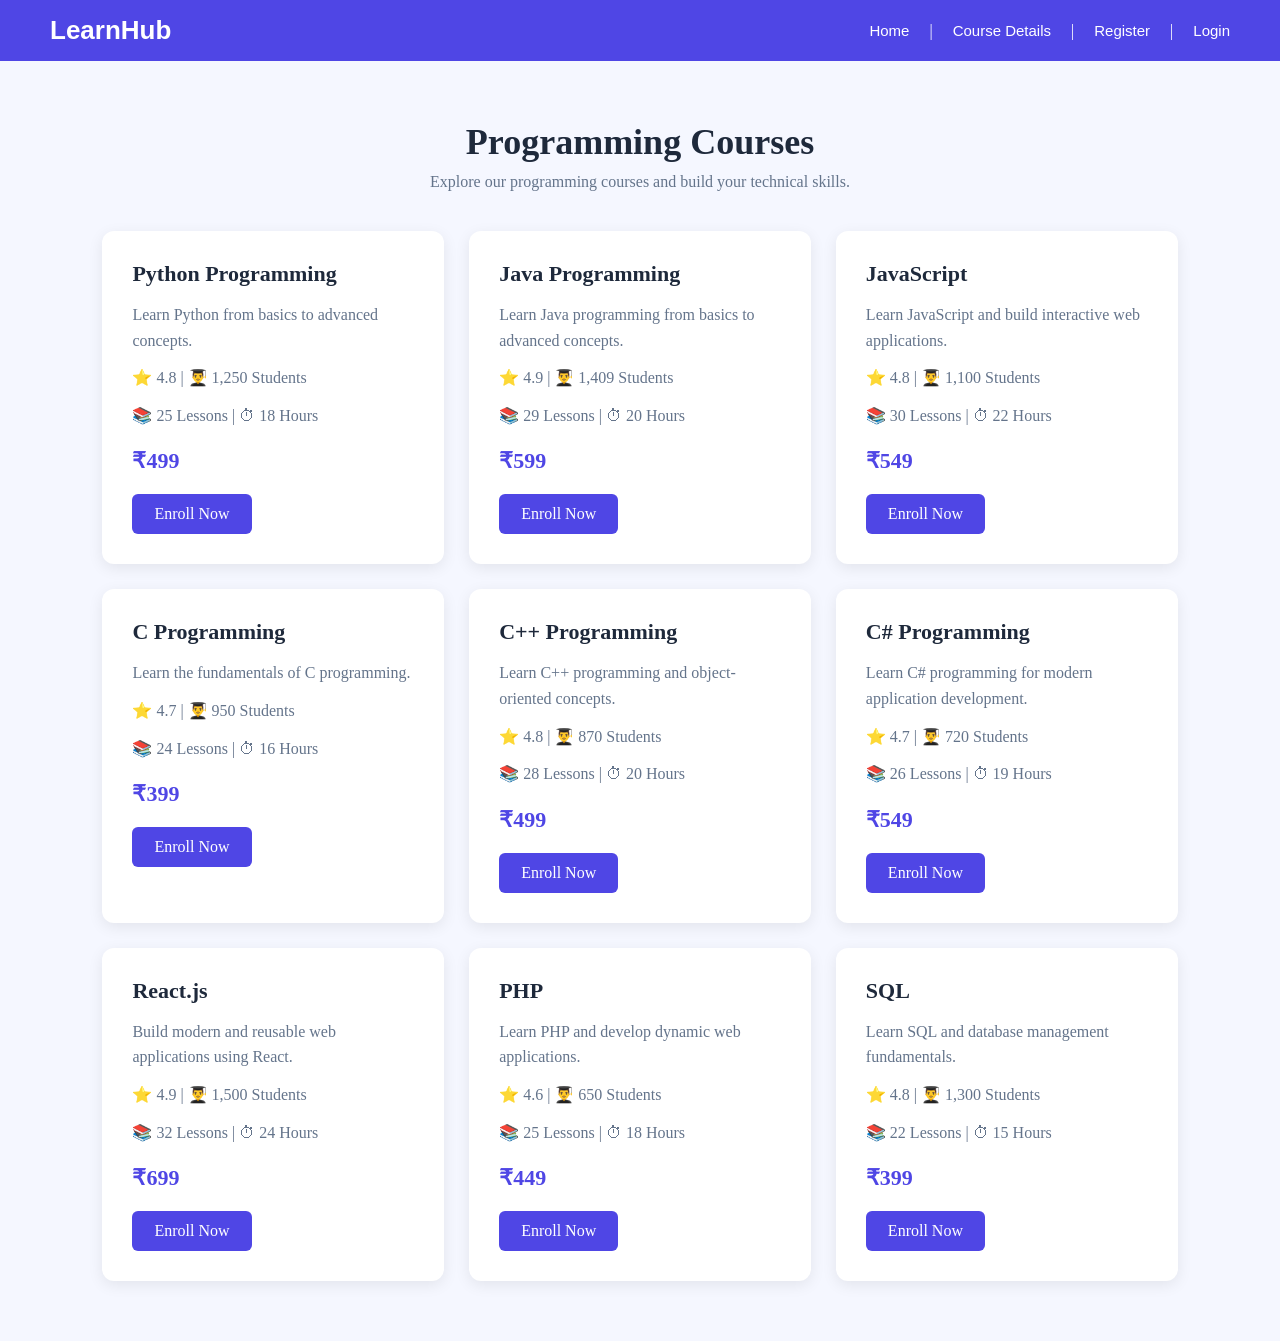
==== HTML/course_details.html @ 01e8ef2c "first commit" ====
<!DOCTYPE html>
<html lang="en">
<head>
    <meta charset="UTF-8">
    <meta name="viewport" content="width=device-width, initial-scale=1.0">
    <title>Course Details</title>
    <link rel="stylesheet" href="/CSS/style.css">
</head>
<body>
    <header>
        <nav class="navbar">
            <h1>LearnHub</h1>
            <div class="nav_links">
            <a href="index.html">Home</a> |
            <a href="course_details.html">Course Details</a> |
            <a href="register.html">Register</a> |
            <a href="login.html">Login</a>
            </div>
        </nav>
    </header>
    <section class="course_details">

    <h2>Programming Courses</h2>
    <p>Explore our programming courses and build your technical skills.</p>

    <div class="course_container">

        <div class="course_card">
            <h3>Python Programming</h3>
            <p>Learn Python from basics to advanced concepts.</p>
            <p>⭐ 4.8 | 👨‍🎓 1,250 Students</p>
            <p>📚 25 Lessons | ⏱ 18 Hours</p>
            <span>₹499</span>
            <a href="register.html">Enroll Now</a>
        </div>

        <div class="course_card">
            <h3>Java Programming</h3>
            <p>Learn Java programming from basics to advanced concepts.</p>
            <p>⭐ 4.9 | 👨‍🎓 1,409 Students</p>
            <p>📚 29 Lessons | ⏱ 20 Hours</p>
            <span>₹599</span>
            <a href="register.html">Enroll Now</a>
        </div>

        <div class="course_card">
            <h3>JavaScript</h3>
            <p>Learn JavaScript and build interactive web applications.</p>
            <p>⭐ 4.8 | 👨‍🎓 1,100 Students</p>
            <p>📚 30 Lessons | ⏱ 22 Hours</p>
            <span>₹549</span>
            <a href="register.html">Enroll Now</a>
        </div>

        <div class="course_card">
            <h3>C Programming</h3>
            <p>Learn the fundamentals of C programming.</p>
            <p>⭐ 4.7 | 👨‍🎓 950 Students</p>
            <p>📚 24 Lessons | ⏱ 16 Hours</p>
            <span>₹399</span>
            <a href="register.html">Enroll Now</a>
        </div>

        <div class="course_card">
            <h3>C++ Programming</h3>
            <p>Learn C++ programming and object-oriented concepts.</p>
            <p>⭐ 4.8 | 👨‍🎓 870 Students</p>
            <p>📚 28 Lessons | ⏱ 20 Hours</p>
            <span>₹499</span>
            <a href="register.html">Enroll Now</a>
        </div>

        <div class="course_card">
            <h3>C# Programming</h3>
            <p>Learn C# programming for modern application development.</p>
            <p>⭐ 4.7 | 👨‍🎓 720 Students</p>
            <p>📚 26 Lessons | ⏱ 19 Hours</p>
            <span>₹549</span>
            <a href="register.html">Enroll Now</a>
        </div>

        <div class="course_card">
            <h3>React.js</h3>
            <p>Build modern and reusable web applications using React.</p>
            <p>⭐ 4.9 | 👨‍🎓 1,500 Students</p>
            <p>📚 32 Lessons | ⏱ 24 Hours</p>
            <span>₹699</span>
            <a href="register.html">Enroll Now</a>
        </div>

        <div class="course_card">
            <h3>PHP</h3>
            <p>Learn PHP and develop dynamic web applications.</p>
            <p>⭐ 4.6 | 👨‍🎓 650 Students</p>
            <p>📚 25 Lessons | ⏱ 18 Hours</p>
            <span>₹449</span>
            <a href="register.html">Enroll Now</a>
        </div>

        <div class="course_card">
            <h3>SQL</h3>
            <p>Learn SQL and database management fundamentals.</p>
            <p>⭐ 4.8 | 👨‍🎓 1,300 Students</p>
            <p>📚 22 Lessons | ⏱ 15 Hours</p>
            <span>₹399</span>
            <a href="register.html">Enroll Now</a>
        </div>

    </div>

</section>
</body>
</html>
---- CSS/style.css ----
* {
margin: 0;
padding: 0;
box-sizing: border-box;
}
body{
    background-color: #F5F7FF;
}
/* navbar */
.navbar{
    display: flex;
    align-items: center;
    justify-content: space-between;
    padding: 15px 50px;
    background-color: #4F46E5;
    color: white;
}
.navbar h1{
    font-size: 26PX;
    font-family: Arial, Helvetica, sans-serif;
}
.nav_links{
display: flex;
align-items: center;
gap: 20px;
}
.nav_links a{
    text-decoration: none;
    color: white;
    font-family: Arial, Helvetica, sans-serif;
    font-size: 15px;
    font-weight: 500;
}
nav_links a:hover{
    color: #facc15;
}
/* herosection */
.hero{
    min-height: 80vh;
    display: flex;
    align-items: center;
    justify-content: center;
    text-align: center;
    padding: 40px 20px;
    background-color: linear-gradient(135deg,#f5f7ff,#eef2ff);
}
.hero_content{
    max-width: 700px;
}
.hero_content h2{
    font-size: 48px;
    font-family: Arial, Helvetica, sans-serif;
    font-weight: 700;
    color: #1e293b;
    margin-bottom: 20px;
}
.hero_content a{
    display: inline-block;
    text-decoration: none;
    background-color: #4F46E5;
    color: white;
    padding: 12px 25px;
    border-radius: 6px;
}
.hero_content a:hover {
    background-color: #3730a3;
}
.hero_content p{
    font-size: 18px;
    color: #64748b;
    margin-bottom: 30px;
}
/* popular course */
.populer_courses {
    padding: 60px 50px;
    text-align: center;
    background-color: #f8fafc;
}

.populer_courses h2 {
    font-size: 32px;
    color: #1E293B;
    margin-bottom: 10px;
}

.populer_courses h2{
    text-align: center;
}

.populer_courses > p {
    color: #64748B;
    margin-bottom: 40px;
}

.course_container {
    display: grid;
    grid-template-columns: repeat(3, 1fr);
    gap: 25px;
    max-width: 1100px;
    margin: auto;
}

.course_card {
    background-color: white;
    padding: 30px;
    border-radius: 12px;
    box-shadow: 0 4px 15px rgba(0, 0, 0, 0.01);
}

.course_card h3 {
    color: #1E293B;
    margin-bottom: 15px;
}

.course_card p {
    color: #64748B;
    margin-bottom: 20px;
}

.course_card span {
    display: block;
    font-size: 20px;
    font-weight: bold;
    color: #4F46E5;
    margin-bottom: 20px;
}

.course_card a {
    display: inline-block;
    text-decoration: none;
    background-color: #4F46E5;
    color: white;
    padding: 10px 20px;
    border-radius: 6px;
}

.course_card a:hover {
    background-color: #3730A3;
}
/* Course Details */
/* Course Details Page */

.course_details {
    padding: 60px 8%;
    text-align: center;
}

.course_details > h2 {
    font-size: 36px;
    color: #1E293B;
    margin-bottom: 10px;
}

.course_details > p {
    color: #64748B;
    margin-bottom: 40px;
}

.course_container {
    display: grid;
    grid-template-columns: repeat(3, 1fr);
    gap: 25px;
    max-width: 1100px;
    margin: 0 auto;
}

.course_card {
    background-color: white;
    padding: 30px;
    border-radius: 12px;
    text-align: left;
    box-shadow: 0 4px 15px rgba(0, 0, 0, 0.08);
    transition: 0.3s;
}

.course_card:hover {
    transform: translateY(-6px);
    box-shadow: 0 8px 25px rgba(0, 0, 0, 0.12);
}

.course_card h3 {
    font-size: 22px;
    color: #1E293B;
    margin-bottom: 15px;
}

.course_card p {
    color: #64748B;
    line-height: 1.6;
    margin-bottom: 12px;
}

.course_card span {
    display: block;
    font-size: 22px;
    font-weight: bold;
    color: #4F46E5;
    margin: 20px 0;
}

.course_card a {
    display: inline-block;
    text-decoration: none;
    background-color: #4F46E5;
    color: white;
    padding: 11px 22px;
    border-radius: 6px;
    transition: 0.3s;
}

.course_card a:hover {
    background-color: #3730A3;
}
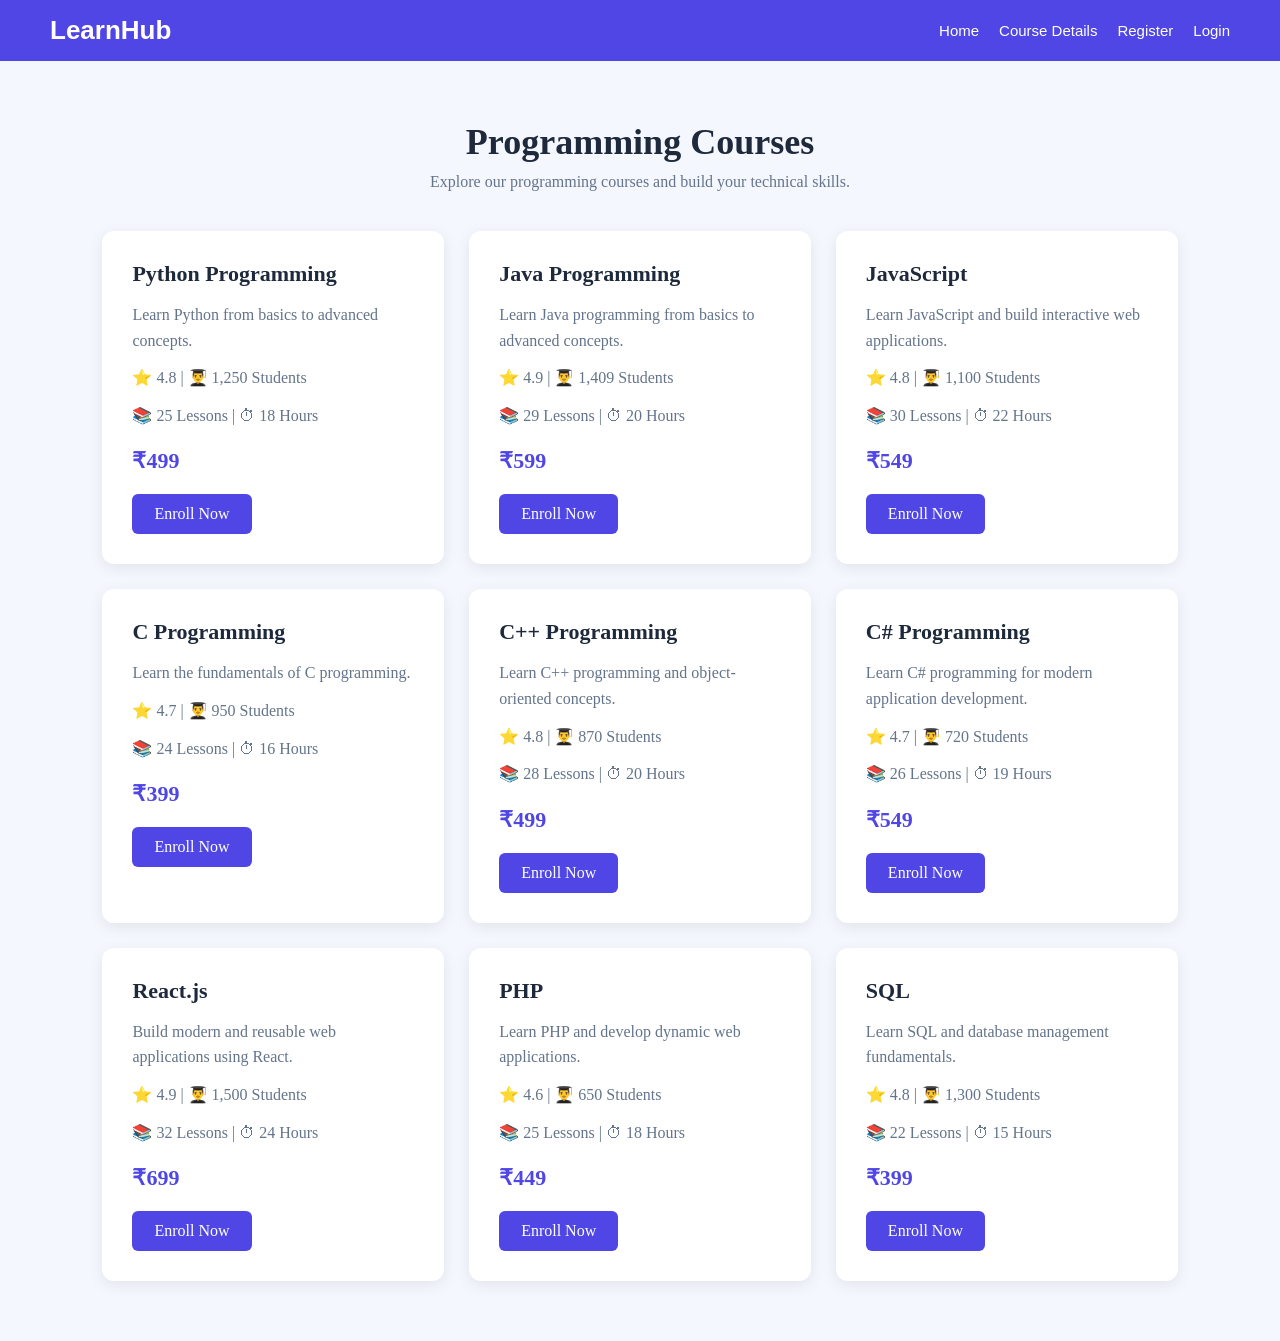
==== commit 87c81bf6: "error fix" ====
--- a/HTML/course_details.html
+++ b/HTML/course_details.html
@@ -4,17 +4,17 @@
     <meta charset="UTF-8">
     <meta name="viewport" content="width=device-width, initial-scale=1.0">
     <title>Course Details</title>
-    <link rel="stylesheet" href="/CSS/style.css">
+    <link rel="stylesheet" href="../CSS/style.css">
 </head>
 <body>
     <header>
         <nav class="navbar">
             <h1>LearnHub</h1>
             <div class="nav_links">
-            <a href="index.html">Home</a> |
-            <a href="course_details.html">Course Details</a> |
-            <a href="register.html">Register</a> |
-            <a href="login.html">Login</a>
+                <a href="index.html">Home</a>
+                <a href="HTML/course_details.html">Course Details</a>
+                <a href="HTML/register.html">Register</a>
+                <a href="HTML/login.html">Login</a>
             </div>
         </nav>
     </header>
--- a/CSS/style.css
+++ b/CSS/style.css
@@ -210,4 +210,165 @@
 
 .course_card a:hover {
     background-color: #3730A3;
+}
+
+   /* LOGIN PAGE */
+ 
+
+.login_section {
+    min-height: calc(100vh - 70px);
+    display: flex;
+    align-items: center;
+    justify-content: center;
+    padding: 50px 20px;
+    background: linear-gradient(135deg, #f5f7ff, #eef2ff);
+}
+
+.login_container {
+    width: 100%;
+    max-width: 430px;
+    background-color: #ffffff;
+    padding: 40px;
+    border-radius: 14px;
+    box-shadow: 0 8px 30px rgba(0, 0, 0, 0.10);
+}
+
+.login_container h2 {
+    text-align: center;
+    font-size: 30px;
+    color: #1e293b;
+    margin-bottom: 10px;
+}
+
+.login_container > p {
+    text-align: center;
+    color: #64748b;
+    margin-bottom: 30px;
+}
+
+.form_group {
+    margin-bottom: 20px;
+}
+
+.form_group label {
+    display: block;
+    font-size: 15px;
+    font-weight: 600;
+    color: #334155;
+    margin-bottom: 8px;
+}
+
+.form_group input {
+    width: 100%;
+    padding: 13px 14px;
+    border: 1px solid #cbd5e1;
+    border-radius: 7px;
+    font-size: 15px;
+    outline: none;
+}
+
+.form_group input:focus {
+    border-color: #4f46e5;
+    box-shadow: 0 0 0 3px rgba(79, 70, 229, 0.10);
+}
+
+.login_button {
+    width: 100%;
+    padding: 13px;
+    border: none;
+    border-radius: 7px;
+    background-color: #4f46e5;
+    color: white;
+    font-size: 16px;
+    font-weight: 600;
+    cursor: pointer;
+    transition: 0.3s;
+}
+
+.login_button:hover {
+    background-color: #3730a3;
+}
+
+.register_text {
+    margin-top: 25px;
+    text-align: center;
+    color: #64748b;
+}
+
+.register_text a {
+    color: #4f46e5;
+    text-decoration: none;
+    font-weight: 600;
+}
+
+.register_text a:hover {
+    text-decoration: underline;
+}
+/* register page*/
+/* =========================
+   REGISTER PAGE
+========================= */
+
+.register_section {
+    min-height: calc(100vh - 70px);
+    display: flex;
+    align-items: center;
+    justify-content: center;
+    padding: 50px 20px;
+    background: linear-gradient(135deg, #f5f7ff, #eef2ff);
+}
+
+.register_container {
+    width: 100%;
+    max-width: 480px;
+    background-color: #ffffff;
+    padding: 40px;
+    border-radius: 14px;
+    box-shadow: 0 8px 30px rgba(0, 0, 0, 0.10);
+}
+
+.register_container h2 {
+    text-align: center;
+    font-size: 30px;
+    color: #1e293b;
+    margin-bottom: 10px;
+}
+
+.register_container > p {
+    text-align: center;
+    color: #64748b;
+    margin-bottom: 30px;
+}
+
+.register_button {
+    width: 100%;
+    padding: 13px;
+    border: none;
+    border-radius: 7px;
+    background-color: #4f46e5;
+    color: white;
+    font-size: 16px;
+    font-weight: 600;
+    cursor: pointer;
+    transition: 0.3s;
+}
+
+.register_button:hover {
+    background-color: #3730a3;
+}
+
+.login_text {
+    margin-top: 25px;
+    text-align: center;
+    color: #64748b;
+}
+
+.login_text a {
+    color: #4f46e5;
+    text-decoration: none;
+    font-weight: 600;
+}
+
+.login_text a:hover {
+    text-decoration: underline;
 }
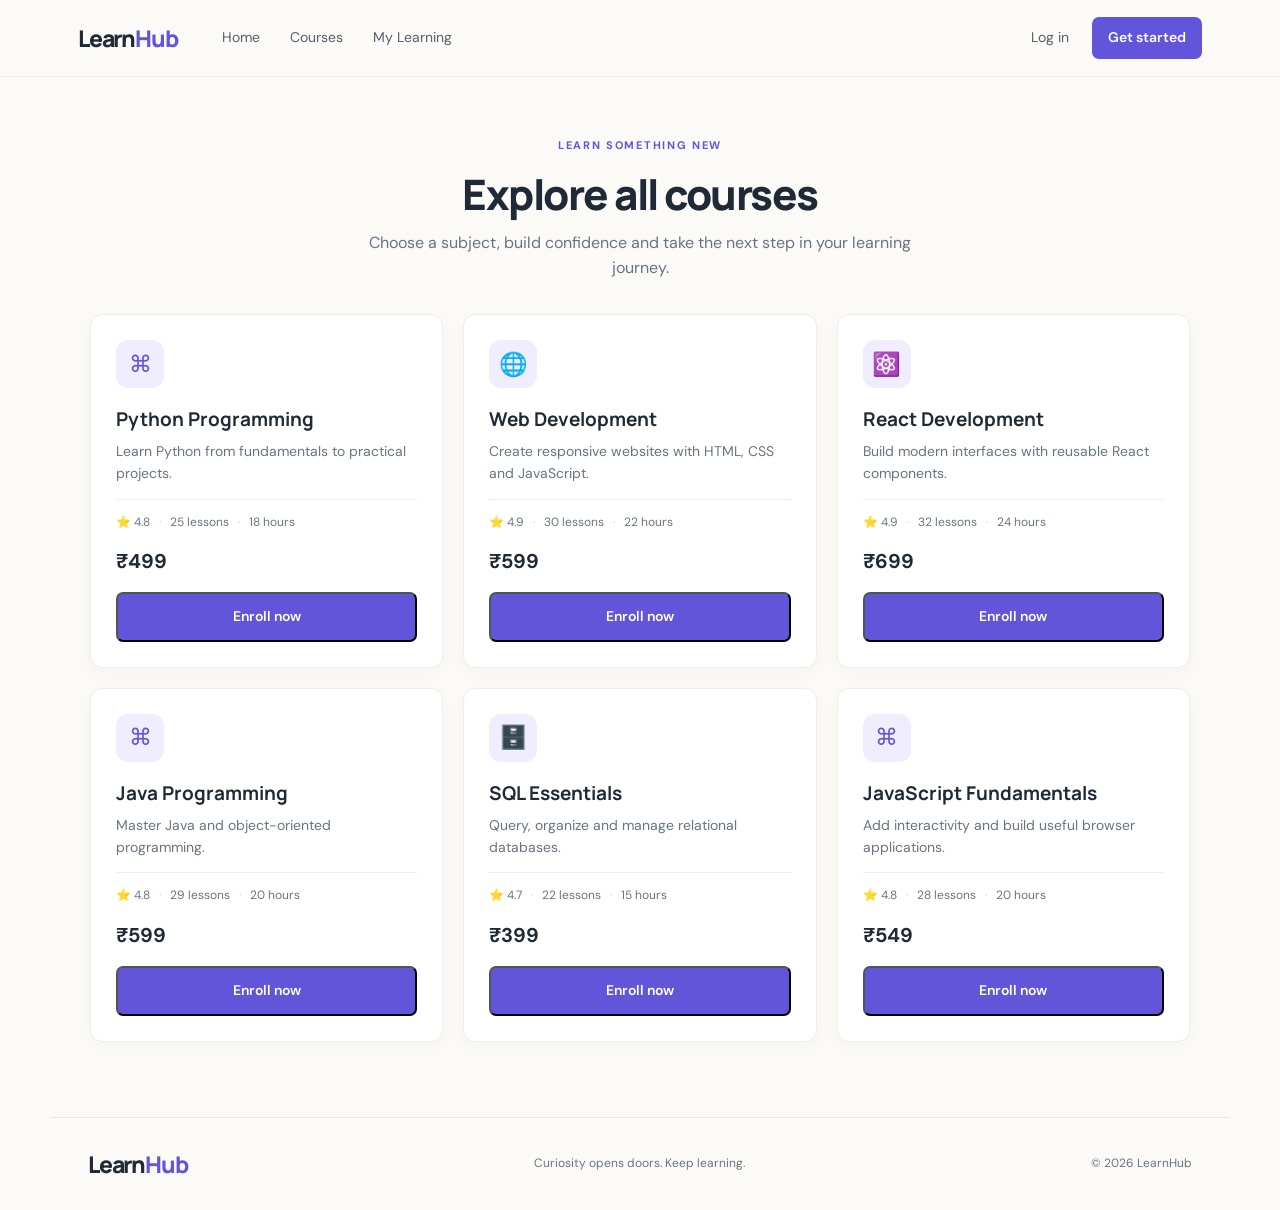
==== commit d2e48327: "Complete LearnHub course learning flows" ====
--- a/HTML/course_details.html
+++ b/HTML/course_details.html
@@ -1,113 +1 @@
-<!DOCTYPE html>
-<html lang="en">
-<head>
-    <meta charset="UTF-8">
-    <meta name="viewport" content="width=device-width, initial-scale=1.0">
-    <title>Course Details</title>
-    <link rel="stylesheet" href="../CSS/style.css">
-</head>
-<body>
-    <header>
-        <nav class="navbar">
-            <h1>LearnHub</h1>
-            <div class="nav_links">
-                <a href="index.html">Home</a>
-                <a href="HTML/course_details.html">Course Details</a>
-                <a href="HTML/register.html">Register</a>
-                <a href="HTML/login.html">Login</a>
-            </div>
-        </nav>
-    </header>
-    <section class="course_details">
-
-    <h2>Programming Courses</h2>
-    <p>Explore our programming courses and build your technical skills.</p>
-
-    <div class="course_container">
-
-        <div class="course_card">
-            <h3>Python Programming</h3>
-            <p>Learn Python from basics to advanced concepts.</p>
-            <p>⭐ 4.8 | 👨‍🎓 1,250 Students</p>
-            <p>📚 25 Lessons | ⏱ 18 Hours</p>
-            <span>₹499</span>
-            <a href="register.html">Enroll Now</a>
-        </div>
-
-        <div class="course_card">
-            <h3>Java Programming</h3>
-            <p>Learn Java programming from basics to advanced concepts.</p>
-            <p>⭐ 4.9 | 👨‍🎓 1,409 Students</p>
-            <p>📚 29 Lessons | ⏱ 20 Hours</p>
-            <span>₹599</span>
-            <a href="register.html">Enroll Now</a>
-        </div>
-
-        <div class="course_card">
-            <h3>JavaScript</h3>
-            <p>Learn JavaScript and build interactive web applications.</p>
-            <p>⭐ 4.8 | 👨‍🎓 1,100 Students</p>
-            <p>📚 30 Lessons | ⏱ 22 Hours</p>
-            <span>₹549</span>
-            <a href="register.html">Enroll Now</a>
-        </div>
-
-        <div class="course_card">
-            <h3>C Programming</h3>
-            <p>Learn the fundamentals of C programming.</p>
-            <p>⭐ 4.7 | 👨‍🎓 950 Students</p>
-            <p>📚 24 Lessons | ⏱ 16 Hours</p>
-            <span>₹399</span>
-            <a href="register.html">Enroll Now</a>
-        </div>
-
-        <div class="course_card">
-            <h3>C++ Programming</h3>
-            <p>Learn C++ programming and object-oriented concepts.</p>
-            <p>⭐ 4.8 | 👨‍🎓 870 Students</p>
-            <p>📚 28 Lessons | ⏱ 20 Hours</p>
-            <span>₹499</span>
-            <a href="register.html">Enroll Now</a>
-        </div>
-
-        <div class="course_card">
-            <h3>C# Programming</h3>
-            <p>Learn C# programming for modern application development.</p>
-            <p>⭐ 4.7 | 👨‍🎓 720 Students</p>
-            <p>📚 26 Lessons | ⏱ 19 Hours</p>
-            <span>₹549</span>
-            <a href="register.html">Enroll Now</a>
-        </div>
-
-        <div class="course_card">
-            <h3>React.js</h3>
-            <p>Build modern and reusable web applications using React.</p>
-            <p>⭐ 4.9 | 👨‍🎓 1,500 Students</p>
-            <p>📚 32 Lessons | ⏱ 24 Hours</p>
-            <span>₹699</span>
-            <a href="register.html">Enroll Now</a>
-        </div>
-
-        <div class="course_card">
-            <h3>PHP</h3>
-            <p>Learn PHP and develop dynamic web applications.</p>
-            <p>⭐ 4.6 | 👨‍🎓 650 Students</p>
-            <p>📚 25 Lessons | ⏱ 18 Hours</p>
-            <span>₹449</span>
-            <a href="register.html">Enroll Now</a>
-        </div>
-
-        <div class="course_card">
-            <h3>SQL</h3>
-            <p>Learn SQL and database management fundamentals.</p>
-            <p>⭐ 4.8 | 👨‍🎓 1,300 Students</p>
-            <p>📚 22 Lessons | ⏱ 15 Hours</p>
-            <span>₹399</span>
-            <a href="register.html">Enroll Now</a>
-        </div>
-
-    </div>
-
-</section>
-</body>
-</html>+<!doctype html><html lang="en"><head><meta charset="UTF-8"><meta name="viewport" content="width=device-width, initial-scale=1"><title>Course Details — LearnHub</title><link rel="stylesheet" href="../CSS/style.css"><script defer src="../JAVASCRIPT/scripts.js"></script></head><body data-root="../"><header class="site_header"><nav class="navbar" aria-label="Main navigation"><a class="brand" data-nav="home">Learn<span>Hub</span></a><div class="nav_links"><a data-nav="home">Home</a><a data-nav="courses">Courses</a><a data-nav="my_learning">My Learning</a></div><div class="nav_actions"><a class="nav_login" data-nav="login">Log in</a><a class="button_link small_button" data-nav="register">Get started</a><a class="account_link" data-account-label hidden></a></div></nav></header><main><section class="page_intro"><span class="eyebrow">LEARN SOMETHING NEW</span><h1>Explore all courses</h1><p>Choose a subject, build confidence and take the next step in your learning journey.</p></section><section class="course_details"><div class="course_container" data-course-grid></div></section></main><footer class="site_footer"><a class="brand" data-nav="home">Learn<span>Hub</span></a><p>Curiosity opens doors. Keep learning.</p><small>© 2026 LearnHub</small></footer></body></html>
--- a/CSS/style.css
+++ b/CSS/style.css
@@ -1,374 +1,7 @@
-* {
-margin: 0;
-padding: 0;
-box-sizing: border-box;
-}
-body{
-    background-color: #F5F7FF;
-}
-/* navbar */
-.navbar{
-    display: flex;
-    align-items: center;
-    justify-content: space-between;
-    padding: 15px 50px;
-    background-color: #4F46E5;
-    color: white;
-}
-.navbar h1{
-    font-size: 26PX;
-    font-family: Arial, Helvetica, sans-serif;
-}
-.nav_links{
-display: flex;
-align-items: center;
-gap: 20px;
-}
-.nav_links a{
-    text-decoration: none;
-    color: white;
-    font-family: Arial, Helvetica, sans-serif;
-    font-size: 15px;
-    font-weight: 500;
-}
-nav_links a:hover{
-    color: #facc15;
-}
-/* herosection */
-.hero{
-    min-height: 80vh;
-    display: flex;
-    align-items: center;
-    justify-content: center;
-    text-align: center;
-    padding: 40px 20px;
-    background-color: linear-gradient(135deg,#f5f7ff,#eef2ff);
-}
-.hero_content{
-    max-width: 700px;
-}
-.hero_content h2{
-    font-size: 48px;
-    font-family: Arial, Helvetica, sans-serif;
-    font-weight: 700;
-    color: #1e293b;
-    margin-bottom: 20px;
-}
-.hero_content a{
-    display: inline-block;
-    text-decoration: none;
-    background-color: #4F46E5;
-    color: white;
-    padding: 12px 25px;
-    border-radius: 6px;
-}
-.hero_content a:hover {
-    background-color: #3730a3;
-}
-.hero_content p{
-    font-size: 18px;
-    color: #64748b;
-    margin-bottom: 30px;
-}
-/* popular course */
-.populer_courses {
-    padding: 60px 50px;
-    text-align: center;
-    background-color: #f8fafc;
-}
-
-.populer_courses h2 {
-    font-size: 32px;
-    color: #1E293B;
-    margin-bottom: 10px;
-}
-
-.populer_courses h2{
-    text-align: center;
-}
-
-.populer_courses > p {
-    color: #64748B;
-    margin-bottom: 40px;
-}
-
-.course_container {
-    display: grid;
-    grid-template-columns: repeat(3, 1fr);
-    gap: 25px;
-    max-width: 1100px;
-    margin: auto;
-}
-
-.course_card {
-    background-color: white;
-    padding: 30px;
-    border-radius: 12px;
-    box-shadow: 0 4px 15px rgba(0, 0, 0, 0.01);
-}
-
-.course_card h3 {
-    color: #1E293B;
-    margin-bottom: 15px;
-}
-
-.course_card p {
-    color: #64748B;
-    margin-bottom: 20px;
-}
-
-.course_card span {
-    display: block;
-    font-size: 20px;
-    font-weight: bold;
-    color: #4F46E5;
-    margin-bottom: 20px;
-}
-
-.course_card a {
-    display: inline-block;
-    text-decoration: none;
-    background-color: #4F46E5;
-    color: white;
-    padding: 10px 20px;
-    border-radius: 6px;
-}
-
-.course_card a:hover {
-    background-color: #3730A3;
-}
-/* Course Details */
-/* Course Details Page */
-
-.course_details {
-    padding: 60px 8%;
-    text-align: center;
-}
-
-.course_details > h2 {
-    font-size: 36px;
-    color: #1E293B;
-    margin-bottom: 10px;
-}
-
-.course_details > p {
-    color: #64748B;
-    margin-bottom: 40px;
-}
-
-.course_container {
-    display: grid;
-    grid-template-columns: repeat(3, 1fr);
-    gap: 25px;
-    max-width: 1100px;
-    margin: 0 auto;
-}
-
-.course_card {
-    background-color: white;
-    padding: 30px;
-    border-radius: 12px;
-    text-align: left;
-    box-shadow: 0 4px 15px rgba(0, 0, 0, 0.08);
-    transition: 0.3s;
-}
-
-.course_card:hover {
-    transform: translateY(-6px);
-    box-shadow: 0 8px 25px rgba(0, 0, 0, 0.12);
-}
-
-.course_card h3 {
-    font-size: 22px;
-    color: #1E293B;
-    margin-bottom: 15px;
-}
-
-.course_card p {
-    color: #64748B;
-    line-height: 1.6;
-    margin-bottom: 12px;
-}
-
-.course_card span {
-    display: block;
-    font-size: 22px;
-    font-weight: bold;
-    color: #4F46E5;
-    margin: 20px 0;
-}
-
-.course_card a {
-    display: inline-block;
-    text-decoration: none;
-    background-color: #4F46E5;
-    color: white;
-    padding: 11px 22px;
-    border-radius: 6px;
-    transition: 0.3s;
-}
-
-.course_card a:hover {
-    background-color: #3730A3;
-}
-
-   /* LOGIN PAGE */
- 
-
-.login_section {
-    min-height: calc(100vh - 70px);
-    display: flex;
-    align-items: center;
-    justify-content: center;
-    padding: 50px 20px;
-    background: linear-gradient(135deg, #f5f7ff, #eef2ff);
-}
-
-.login_container {
-    width: 100%;
-    max-width: 430px;
-    background-color: #ffffff;
-    padding: 40px;
-    border-radius: 14px;
-    box-shadow: 0 8px 30px rgba(0, 0, 0, 0.10);
-}
-
-.login_container h2 {
-    text-align: center;
-    font-size: 30px;
-    color: #1e293b;
-    margin-bottom: 10px;
-}
-
-.login_container > p {
-    text-align: center;
-    color: #64748b;
-    margin-bottom: 30px;
-}
-
-.form_group {
-    margin-bottom: 20px;
-}
-
-.form_group label {
-    display: block;
-    font-size: 15px;
-    font-weight: 600;
-    color: #334155;
-    margin-bottom: 8px;
-}
-
-.form_group input {
-    width: 100%;
-    padding: 13px 14px;
-    border: 1px solid #cbd5e1;
-    border-radius: 7px;
-    font-size: 15px;
-    outline: none;
-}
-
-.form_group input:focus {
-    border-color: #4f46e5;
-    box-shadow: 0 0 0 3px rgba(79, 70, 229, 0.10);
-}
-
-.login_button {
-    width: 100%;
-    padding: 13px;
-    border: none;
-    border-radius: 7px;
-    background-color: #4f46e5;
-    color: white;
-    font-size: 16px;
-    font-weight: 600;
-    cursor: pointer;
-    transition: 0.3s;
-}
-
-.login_button:hover {
-    background-color: #3730a3;
-}
-
-.register_text {
-    margin-top: 25px;
-    text-align: center;
-    color: #64748b;
-}
-
-.register_text a {
-    color: #4f46e5;
-    text-decoration: none;
-    font-weight: 600;
-}
-
-.register_text a:hover {
-    text-decoration: underline;
-}
-/* register page*/
-/* =========================
-   REGISTER PAGE
-========================= */
-
-.register_section {
-    min-height: calc(100vh - 70px);
-    display: flex;
-    align-items: center;
-    justify-content: center;
-    padding: 50px 20px;
-    background: linear-gradient(135deg, #f5f7ff, #eef2ff);
-}
-
-.register_container {
-    width: 100%;
-    max-width: 480px;
-    background-color: #ffffff;
-    padding: 40px;
-    border-radius: 14px;
-    box-shadow: 0 8px 30px rgba(0, 0, 0, 0.10);
-}
-
-.register_container h2 {
-    text-align: center;
-    font-size: 30px;
-    color: #1e293b;
-    margin-bottom: 10px;
-}
-
-.register_container > p {
-    text-align: center;
-    color: #64748b;
-    margin-bottom: 30px;
-}
-
-.register_button {
-    width: 100%;
-    padding: 13px;
-    border: none;
-    border-radius: 7px;
-    background-color: #4f46e5;
-    color: white;
-    font-size: 16px;
-    font-weight: 600;
-    cursor: pointer;
-    transition: 0.3s;
-}
-
-.register_button:hover {
-    background-color: #3730a3;
-}
-
-.login_text {
-    margin-top: 25px;
-    text-align: center;
-    color: #64748b;
-}
-
-.login_text a {
-    color: #4f46e5;
-    text-decoration: none;
-    font-weight: 600;
-}
-
-.login_text a:hover {
-    text-decoration: underline;
-}+@import url('https://fonts.googleapis.com/css2?family=DM+Sans:wght@400;500;600;700&family=Manrope:wght@400;500;600;700;800&display=swap');
+:root{--ink:#202a36;--muted:#687481;--purple:#6355d9;--purple-dark:#4d41ba;--mint:#c9f1df;--paper:#fbfaf7;--line:#e8e7e1;--white:#fff;--shadow:0 15px 40px #27344012}*{box-sizing:border-box}html{scroll-behavior:smooth}body{margin:0;background:var(--paper);color:var(--ink);font-family:'DM Sans',Arial,sans-serif;line-height:1.55}a{color:inherit;text-decoration:none}button,input{font:inherit}button,a{-webkit-tap-highlight-color:transparent}.site_header{background:#fbfaf7ed;border-bottom:1px solid #eeede8;position:sticky;top:0;z-index:5;backdrop-filter:blur(12px)}.navbar{max-width:1180px;height:76px;padding:0 28px;margin:auto;display:flex;align-items:center;gap:45px}.brand{font:800 23px Manrope,sans-serif;letter-spacing:-1.2px}.brand span{color:var(--purple)}.nav_links,.nav_actions{display:flex;align-items:center;gap:30px}.nav_links{flex:1}.nav_links a,.nav_login{font-size:14px;color:#55606a;transition:color .2s}.nav_links a:hover,.nav_login:hover{color:var(--purple)}.nav_actions{gap:23px}.button_link{display:inline-flex;justify-content:center;align-items:center;gap:12px;background:var(--purple);color:white;padding:12px 20px;border-radius:7px;font-weight:600;font-size:14px;transition:background .2s,transform .2s}.button_link:hover{background:var(--purple-dark);transform:translateY(-1px)}.small_button{padding:10px 16px}.hero{max-width:1180px;margin:auto;min-height:555px;padding:72px 38px 58px;display:grid;grid-template-columns:1fr 1fr;align-items:center;gap:45px}.hero_content{max-width:530px}.eyebrow{font-size:11px;letter-spacing:1.7px;font-weight:700;color:var(--purple)}h1,h2,h3,p{margin-top:0}.hero h1{font:800 clamp(44px,5vw,65px)/1.1 Manrope,sans-serif;letter-spacing:-3px;margin:20px 0}.hero h1 span{color:var(--purple)}.hero_content>p{max-width:465px;color:var(--muted);font-size:17px;margin-bottom:26px}.hero_button{padding:14px 22px}.hero_note{display:flex;align-items:center;gap:10px;color:#737c83;font-size:12px;margin-top:26px}.avatar_stack{color:#f0ab83;letter-spacing:-5px;font-size:17px;text-shadow:6px 0 #8c78d9,12px 0 #92ceb1}.hero_art{height:370px;position:relative;display:grid;place-items:center}.art_orbit{position:absolute;border:1px solid #e4e1d7;border-radius:50%;transform:rotate(-24deg)}.orbit_one{width:370px;height:265px}.orbit_two{width:300px;height:365px}.art_card{position:absolute;border-radius:14px;box-shadow:var(--shadow)}.art_card_main{width:260px;height:195px;background:#ece8ff;display:flex;flex-direction:column;justify-content:center;padding:26px;transform:rotate(4deg);gap:6px}.art_card_main strong{font:700 22px Manrope}.art_card_main small{color:var(--muted)}.art_code{background:white;color:var(--purple);width:54px;height:48px;border-radius:12px;display:grid;place-items:center;font:700 20px monospace;margin-bottom:9px}.art_card_float{right:0;top:65px;background:white;padding:13px 17px;color:#efa86c;font-size:17px;transform:rotate(5deg)}.art_card_float span{font-size:12px;color:var(--ink);margin-left:5px}.art_spark{position:absolute;bottom:40px;left:13%;font-size:38px;color:#81caaa}.trust_strip{border-top:1px solid var(--line);border-bottom:1px solid var(--line);padding:19px 20px;display:flex;justify-content:center;gap:35px;color:#758078;font-size:13px}.trust_strip span:nth-child(even){color:#b0c9bb}.section_wrap{max-width:1180px;margin:auto;padding:78px 38px}.section_heading{display:flex;justify-content:space-between;align-items:end;margin-bottom:30px}.section_heading h2,.cta_band h2{font:750 34px Manrope,sans-serif;letter-spacing:-1px;margin:8px 0}.section_heading p,.cta_band p{color:var(--muted);margin-bottom:0}.text_link{font-size:14px;color:var(--purple);font-weight:700;padding-bottom:5px}.course_container,.learning_container{display:grid;grid-template-columns:repeat(3,minmax(0,1fr));gap:20px}.course_card,.learning_card{background:white;border:1px solid #eeede8;border-radius:12px;padding:25px;box-shadow:0 5px 18px #27344008;transition:transform .2s,box-shadow .2s}.course_card:hover,.learning_card:hover{transform:translateY(-4px);box-shadow:var(--shadow)}.course_icon{display:grid;place-items:center;width:48px;height:48px;border-radius:12px;background:#f0edff;color:var(--purple);font-size:23px;margin-bottom:18px}.course_card h3,.learning_card h3{font:700 19px Manrope;margin-bottom:9px}.course_card>p,.learning_card>p{font-size:14px;color:var(--muted);min-height:43px}.course_card .course_meta{min-height:0;font-size:12px;border-top:1px solid #f0efeb;padding-top:13px;margin:14px 0}.course_meta span{margin:0 6px;color:#c1c5c6}.course_price{display:block;color:var(--ink);font-size:20px;margin:15px 0}.course_card .button_link{width:100%}.cta_band{background:#eae7fb;padding:45px max(calc((100% - 1100px)/2),7%);display:flex;justify-content:space-between;align-items:center;gap:20px}.cta_band h2{font-size:30px}.light_button{background:white;color:var(--purple);white-space:nowrap}.light_button:hover{background:#faf9ff;color:var(--purple-dark)}.site_footer{max-width:1180px;margin:auto;padding:30px 38px;display:grid;grid-template-columns:auto 1fr auto;align-items:center;gap:22px}.site_footer p,.site_footer small{margin:0;color:var(--muted);font-size:12px}.site_footer p{justify-self:center}
+.page_intro{text-align:center;padding:55px 20px 22px}.page_intro h1{font:800 42px Manrope;letter-spacing:-1.5px;margin:8px 0}.page_intro p{color:var(--muted);margin:0 auto;max-width:550px}.course_details,.my_learning{padding:12px 30px 75px}.course_details .course_container,.my_learning .learning_container{max-width:1100px;margin:0 auto}.course_details .course_card{scroll-margin-top:100px}.course_details .course_card.is_enrolled{border-color:#b9e4d0}.empty_state{grid-column:1/-1;text-align:center;background:white;border:1px dashed #d6d4ce;border-radius:12px;padding:42px 20px}.empty_state p{color:var(--muted)}.progress_info{display:flex;justify-content:space-between;font-size:13px;margin:18px 0 8px}.progress_bar{height:7px;border-radius:9px;background:#eeeef2;overflow:hidden;margin-bottom:20px}.progress{height:100%;background:#76c9a3;border-radius:9px}.learning_card .button_link{width:100%;margin-top:5px}
+.auth_section{min-height:calc(100vh - 76px);display:grid;place-items:center;padding:48px 20px;background:linear-gradient(145deg,#f4f1ff,#fbfaf7)}.auth_container{width:min(100%,460px);background:white;padding:38px;border:1px solid var(--line);border-radius:14px;box-shadow:var(--shadow)}.auth_container h1{text-align:center;font:750 30px Manrope;margin:0 0 8px}.auth_container>p{text-align:center;color:var(--muted);margin-bottom:27px}.form_group{margin-bottom:17px}.form_group label{display:block;font-size:13px;font-weight:600;margin-bottom:7px}.form_group input{width:100%;padding:12px 13px;border:1px solid #d9dce0;border-radius:7px;outline:0}.form_group input:focus{border-color:var(--purple);box-shadow:0 0 0 3px #6355d91c}.auth_container .button_link{width:100%;border:0;cursor:pointer;margin-top:5px}.auth_switch{text-align:center;color:var(--muted);font-size:14px;margin:22px 0 0}.auth_switch a{color:var(--purple);font-weight:700}.account_link{font-size:13px;color:var(--purple);font-weight:700}.site_footer{border-top:1px solid var(--line)}
+@media(max-width:800px){.navbar{padding:0 20px;gap:24px}.nav_links{gap:17px}.hero{padding:55px 25px;grid-template-columns:1fr;gap:10px}.hero_content{margin:auto;text-align:center}.hero_content>p{margin-left:auto;margin-right:auto}.hero_note{justify-content:center}.hero_art{height:300px}.trust_strip{gap:12px;flex-wrap:wrap;font-size:11px}.section_wrap{padding:60px 24px}.course_container,.learning_container{grid-template-columns:repeat(2,minmax(0,1fr))}.cta_band{padding:38px 28px}.site_footer{grid-template-columns:auto 1fr}.site_footer small{grid-column:1/-1}.site_footer p{justify-self:end}}
+@media(max-width:560px){.navbar{height:auto;min-height:68px;flex-wrap:wrap;gap:0;padding:11px 18px}.navbar>.brand{flex:1}.nav_actions{gap:12px}.nav_login{display:none}.small_button{font-size:12px;padding:8px 12px}.nav_links{order:3;flex-basis:100%;justify-content:space-between;padding:11px 0 2px}.nav_links a{font-size:12px}.hero{min-height:auto;padding:52px 22px 30px}.hero h1{font-size:43px;letter-spacing:-2px}.hero_content>p{font-size:15px}.hero_art{height:265px}.orbit_one{width:300px;height:220px}.orbit_two{width:230px;height:300px}.art_card_main{width:225px;height:175px}.art_card_float{right:0;top:35px}.section_heading{align-items:start;gap:12px;flex-direction:column}.section_heading h2,.cta_band h2{font-size:29px}.course_container,.learning_container{grid-template-columns:1fr}.section_wrap{padding:50px 20px}.trust_strip{padding:15px;gap:7px 12px}.cta_band{align-items:flex-start;flex-direction:column;padding:35px 22px}.site_footer{padding:25px 20px;grid-template-columns:1fr}.site_footer p{justify-self:start}.site_footer small{grid-column:auto}.auth_container{padding:28px 22px}.page_intro h1{font-size:34px}.course_details,.my_learning{padding-left:20px;padding-right:20px}}
+@media(prefers-reduced-motion:reduce){*,*::before,*::after{scroll-behavior:auto!important;transition:none!important}}
